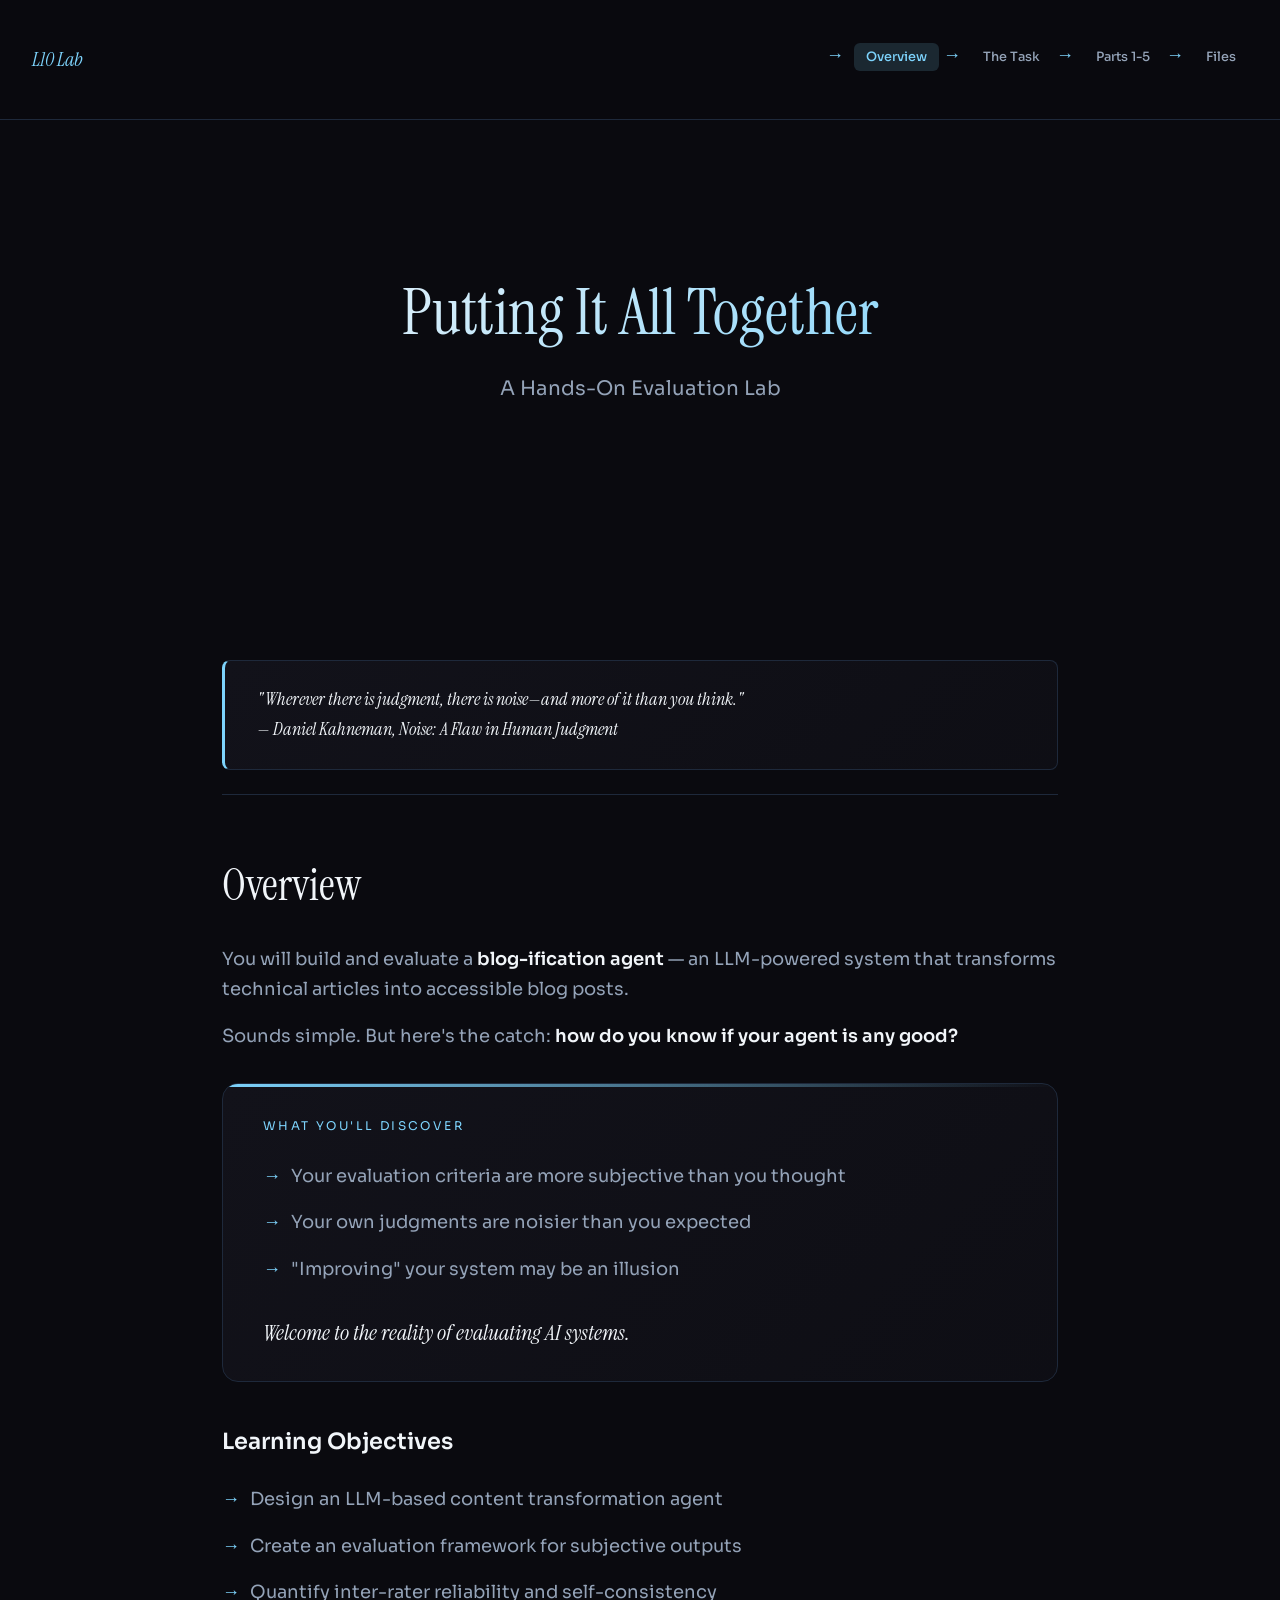
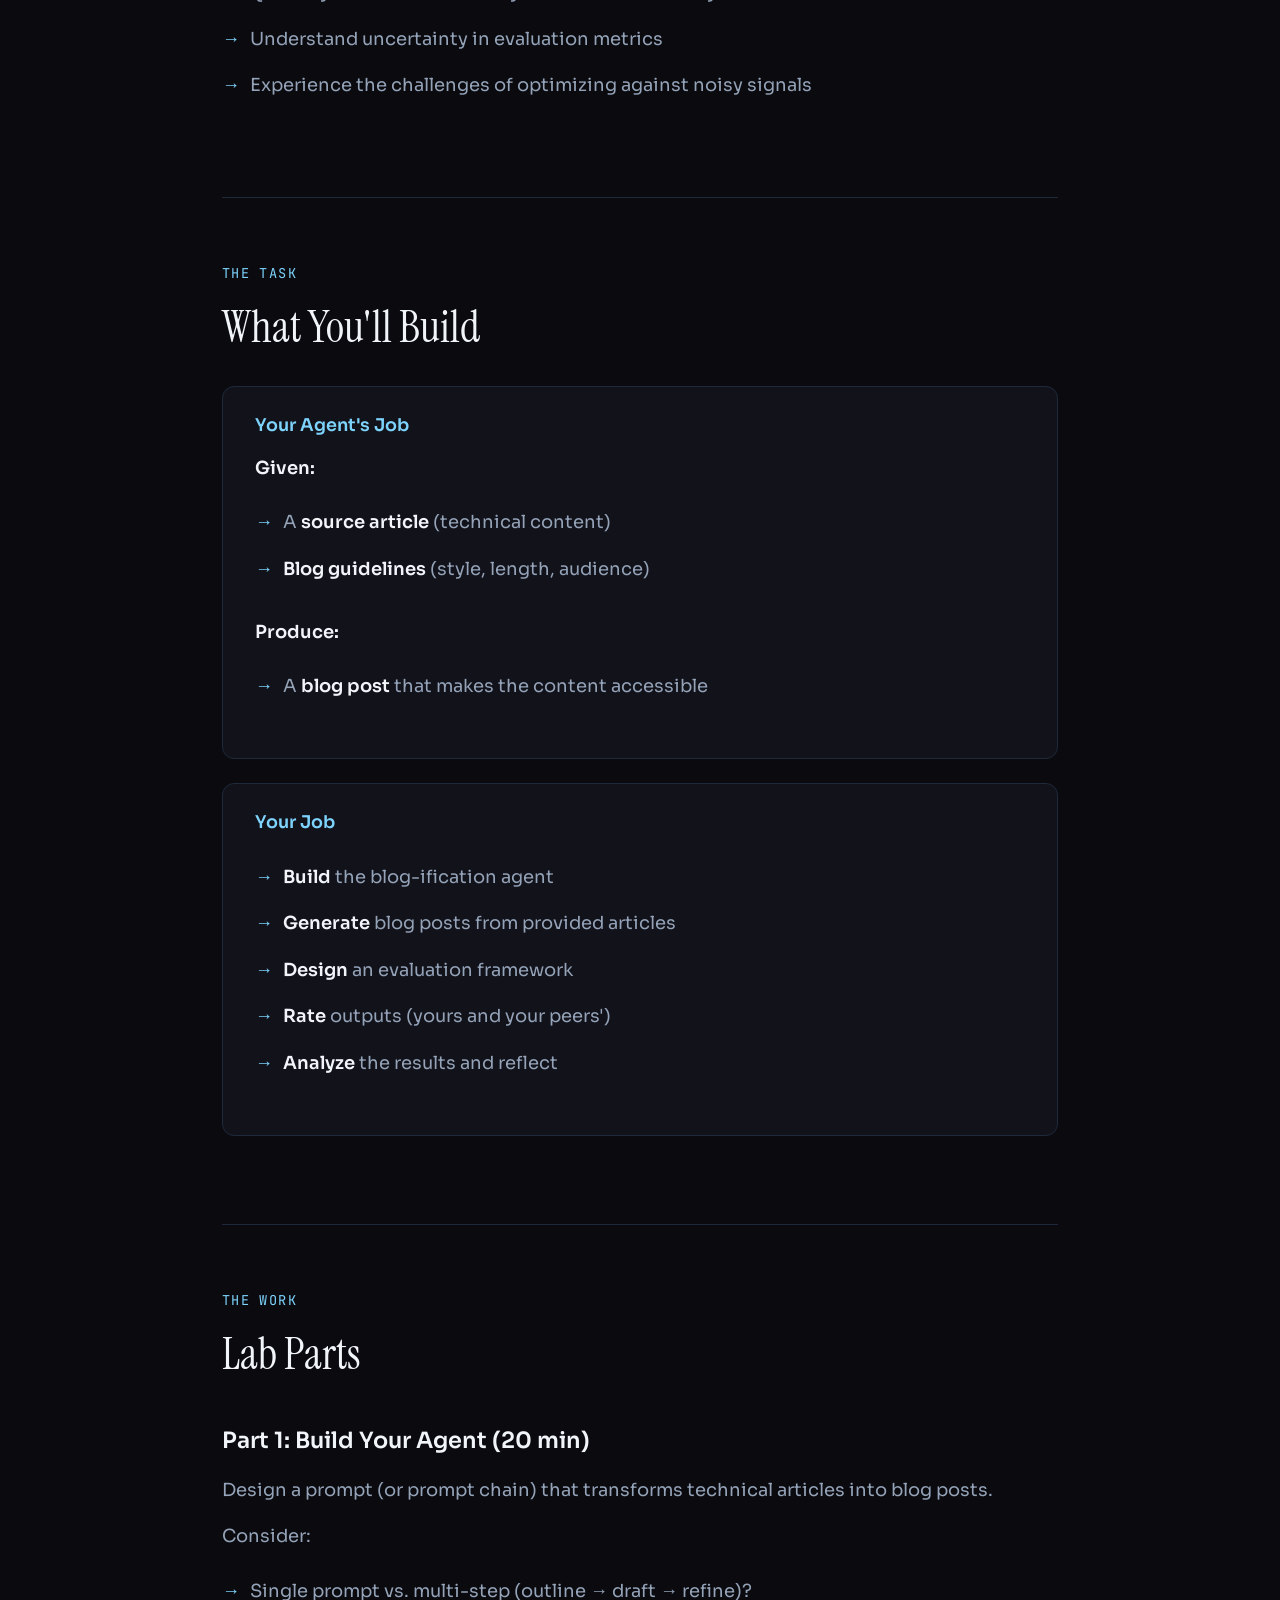
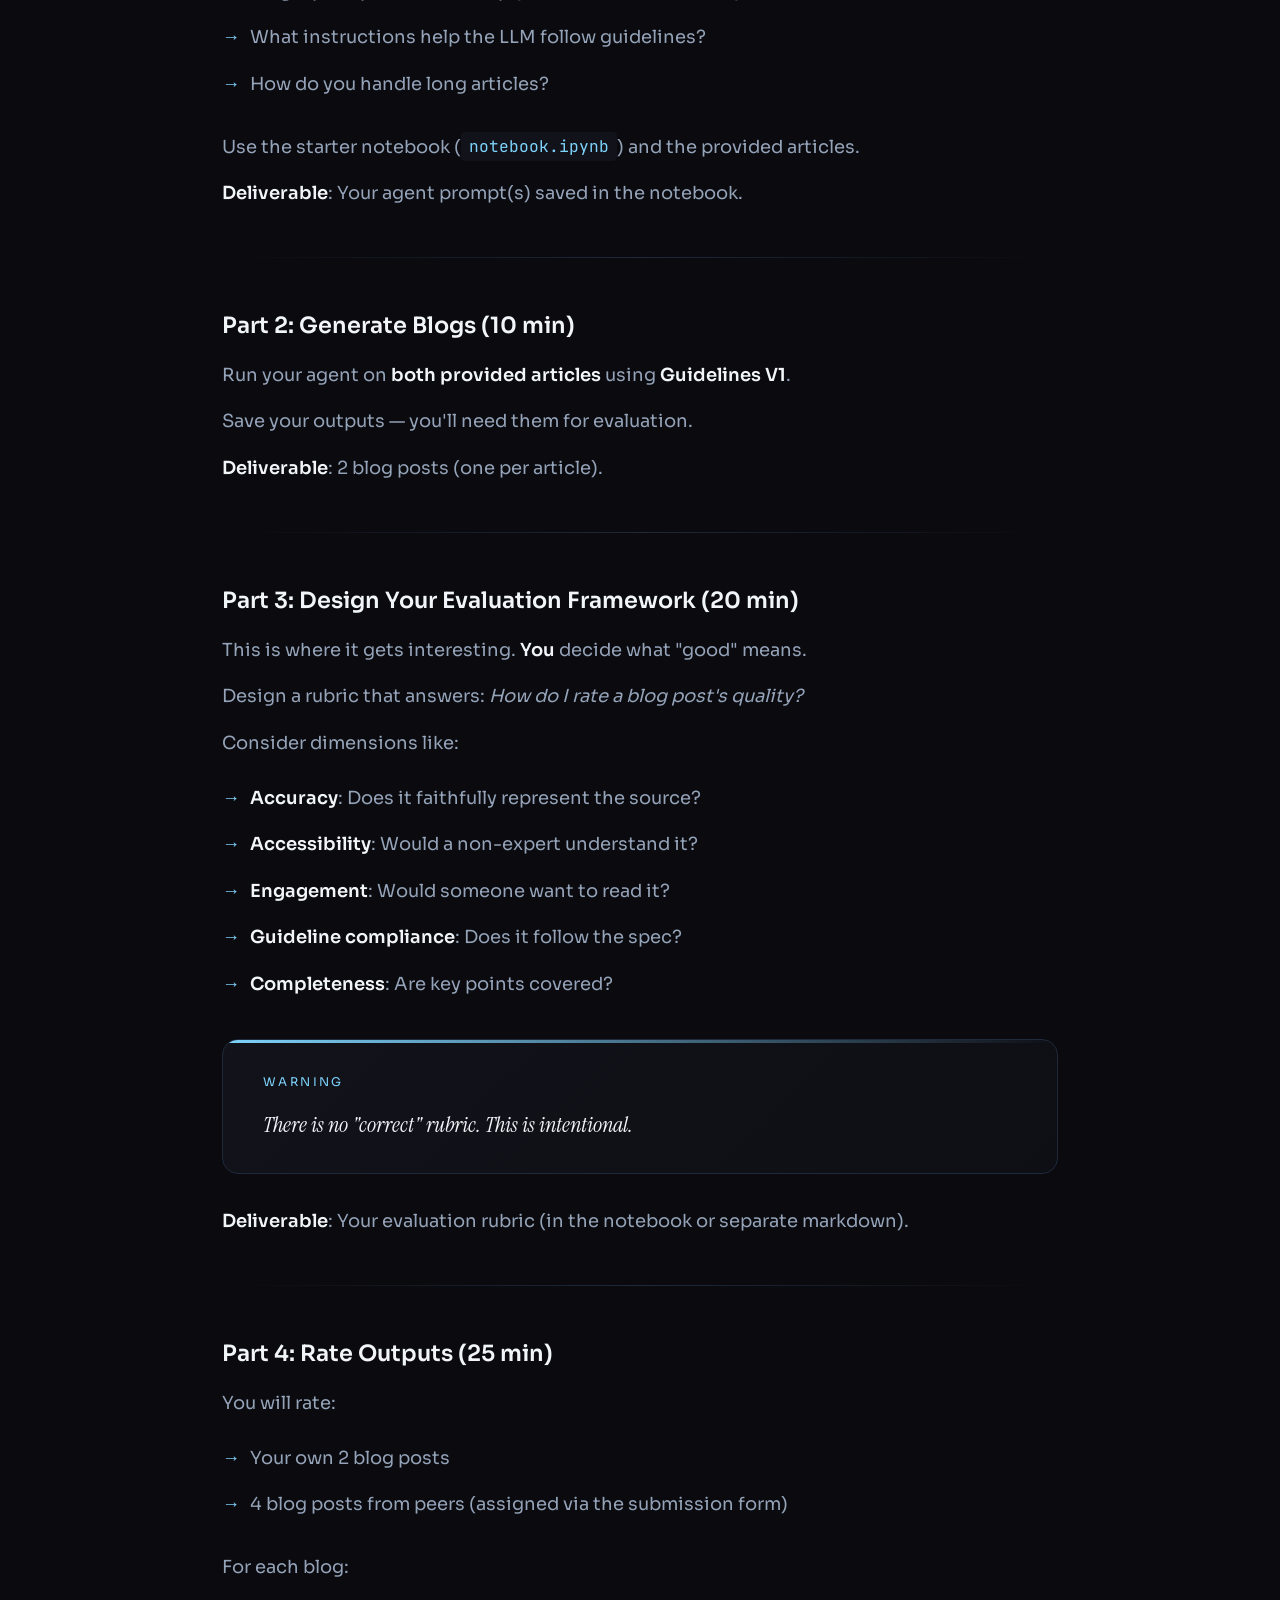
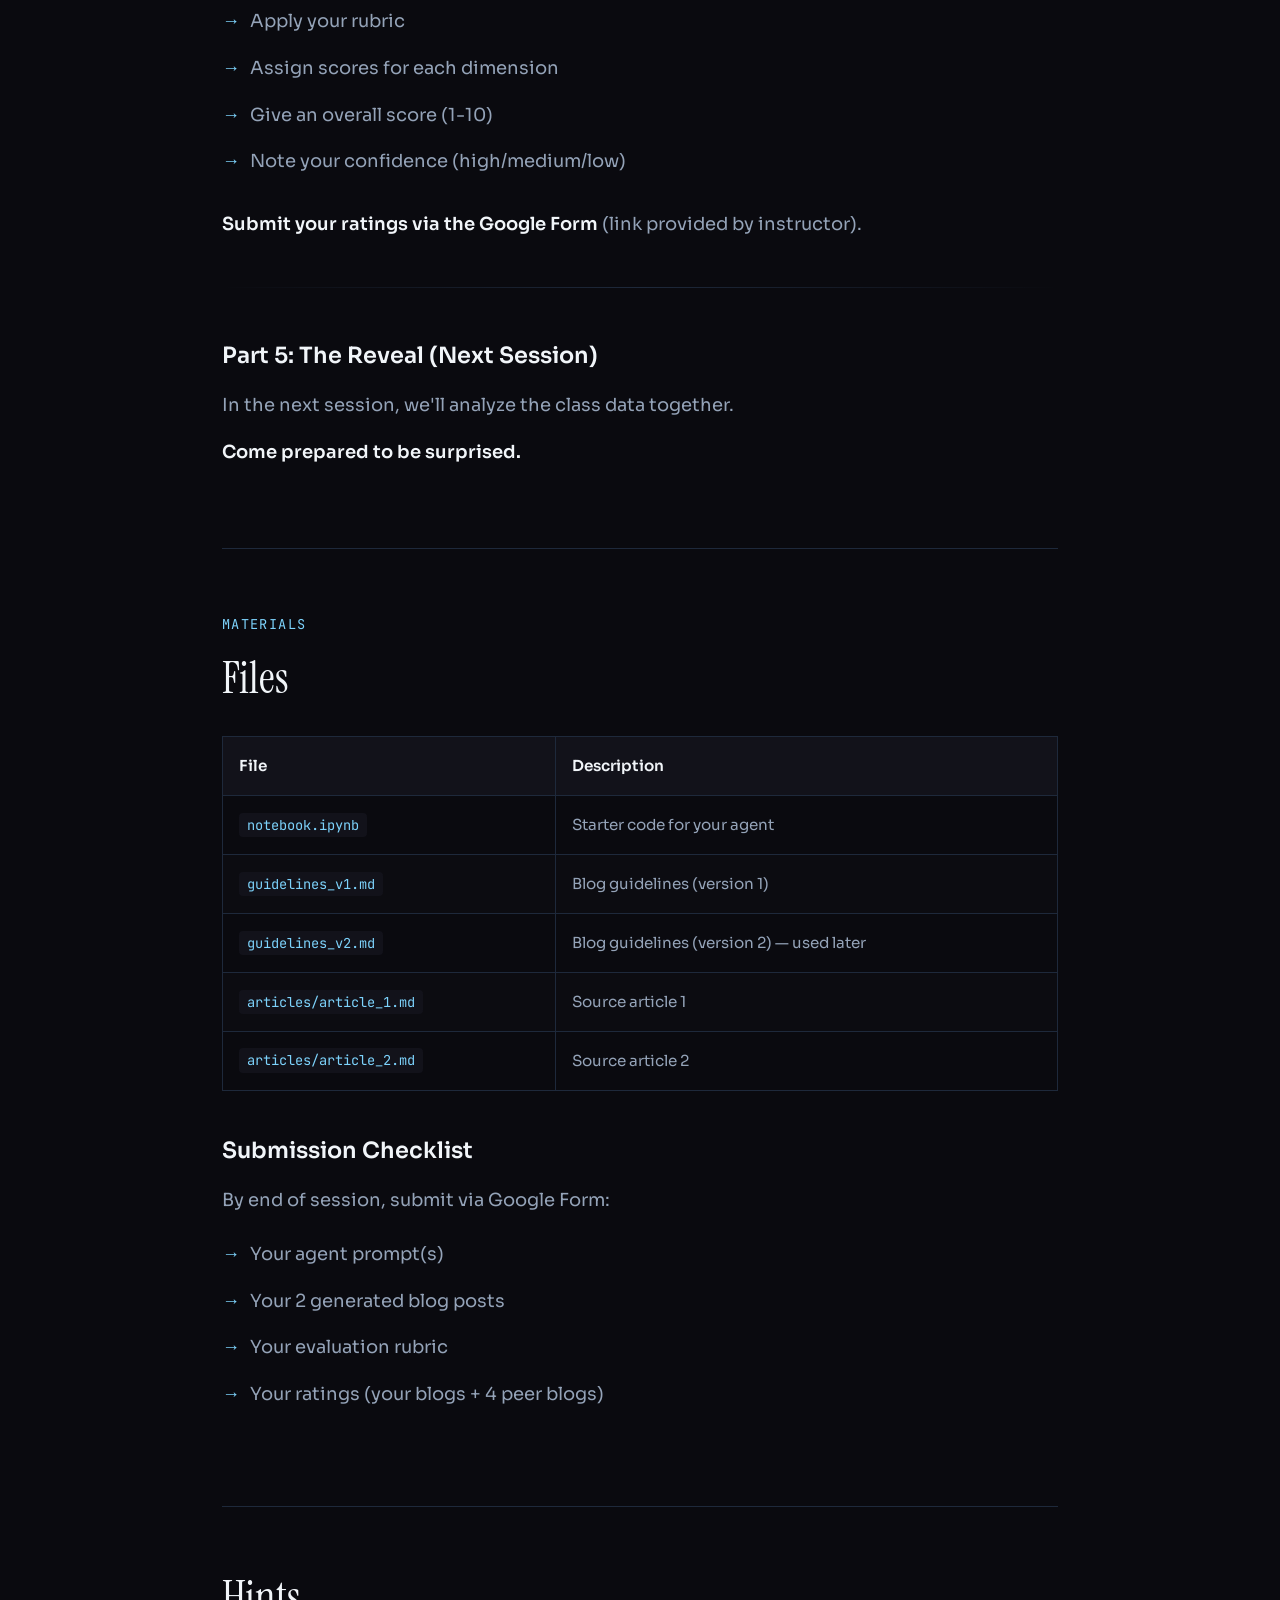
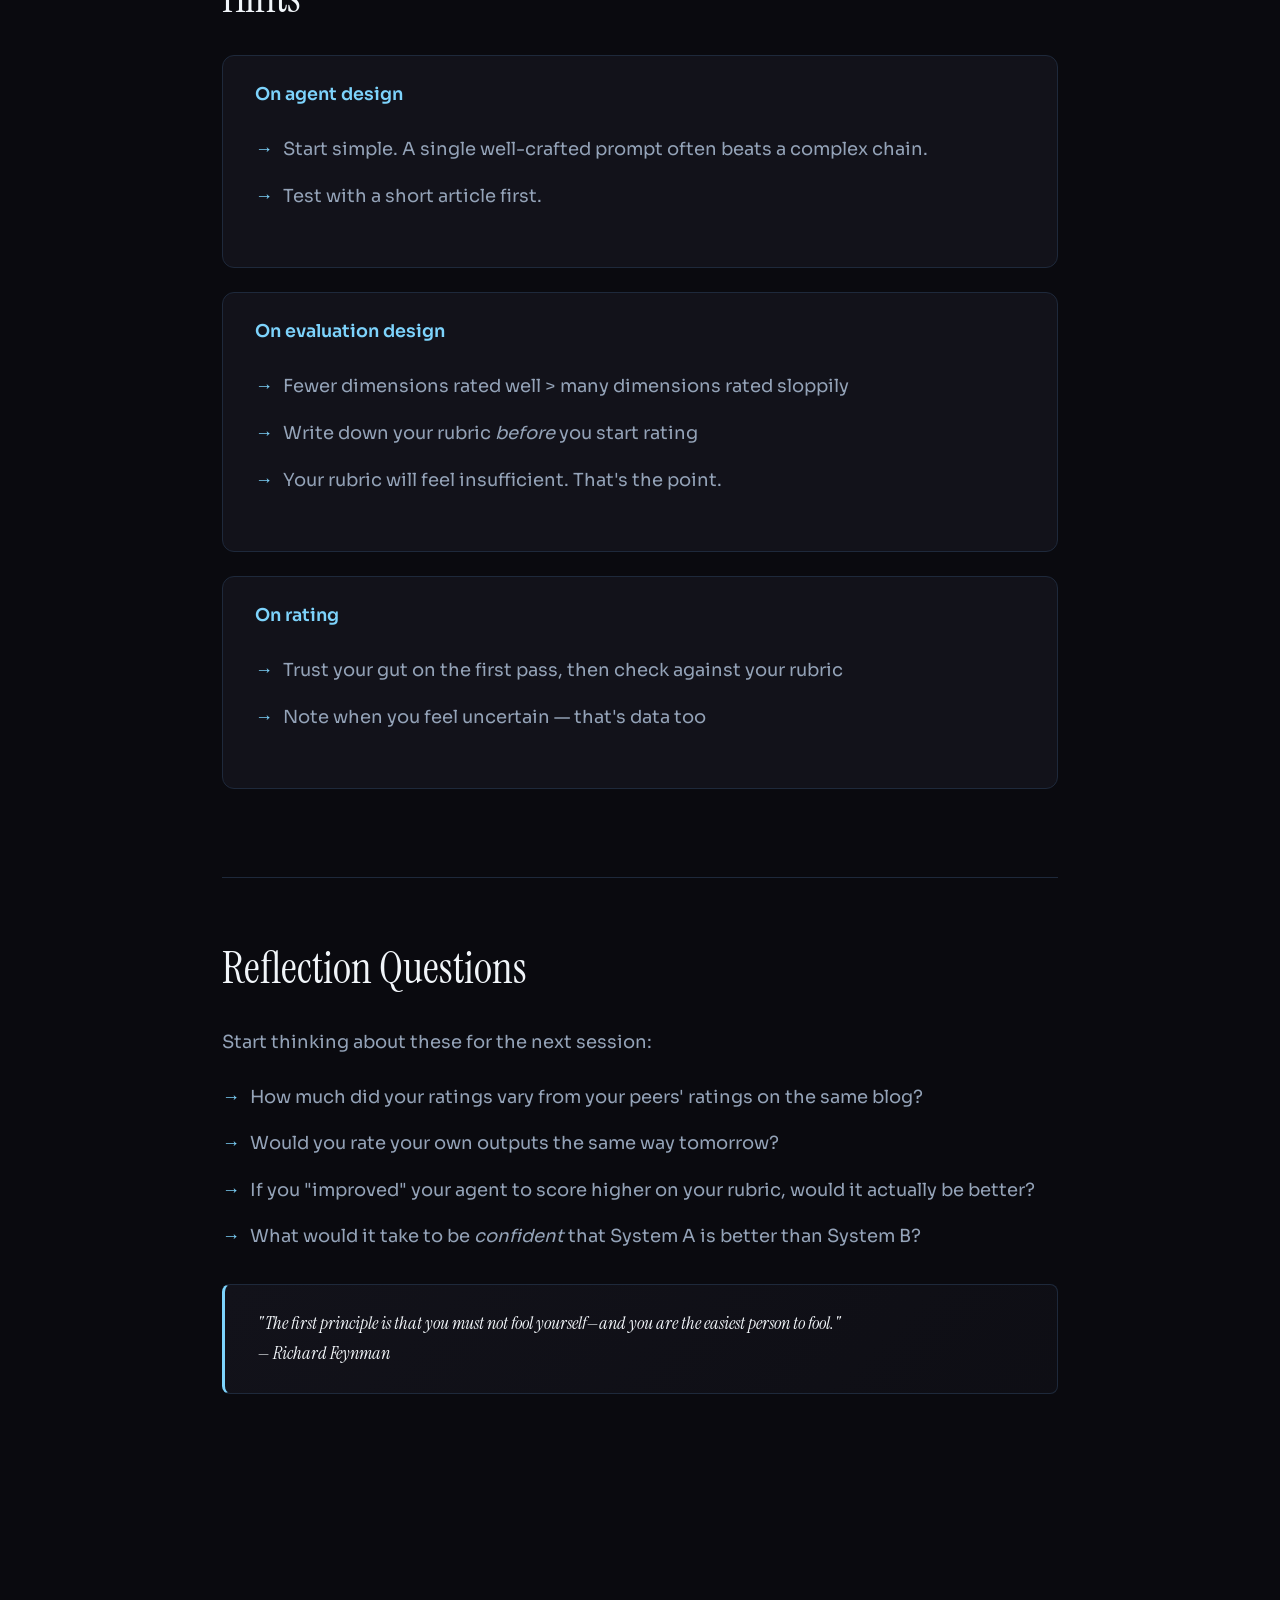
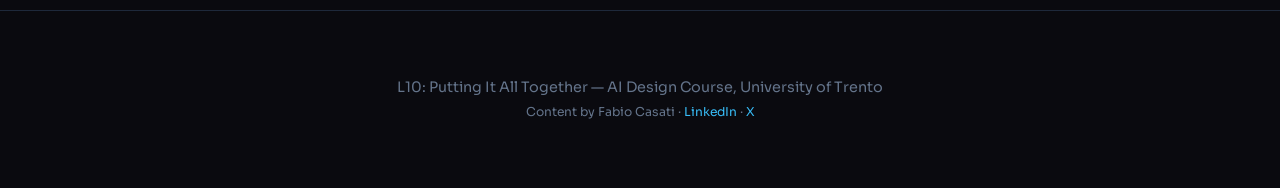
==== labs/10_lab_eval_session/index.html @ cdc3f1c1 "Initial commit: course website, labs, and project setup - Course website (HTML/CSS): homepage, sylla" ====
<!DOCTYPE html>
<!--
  Content by Fabio Casati
  https://www.linkedin.com/in/sphoebs/
  https://x.com/sphoebs
-->
<html lang="en">
<head>
    <meta charset="UTF-8">
    <meta name="viewport" content="width=device-width, initial-scale=1.0">
    <title>L10: Putting It All Together</title>
    <link rel="preconnect" href="https://fonts.googleapis.com">
    <link rel="preconnect" href="https://fonts.gstatic.com" crossorigin>
    <link href="https://fonts.googleapis.com/css2?family=Instrument+Serif:ital@0;1&family=JetBrains+Mono:wght@400;500&family=Sora:wght@300;400;500;600;700&display=swap" rel="stylesheet">
    <link rel="stylesheet" href="../../lecture-style.css">
</head>
<body>

<nav>
    <div class="logo">L10 Lab</div>
    <ul>
        <li><a href="#intro">Overview</a></li>
        <li><a href="#task">The Task</a></li>
        <li><a href="#parts">Parts 1-5</a></li>
        <li><a href="#files">Files</a></li>
    </ul>
</nav>

<main>

    <!-- TITLE -->
    <div class="title-section" id="intro">
        <h1>Putting It All Together</h1>
        <p class="subtitle">A Hands-On Evaluation Lab</p>
    </div>

    <blockquote>
        "Wherever there is judgment, there is noise—and more of it than you think."<br>
        — Daniel Kahneman, <em>Noise: A Flaw in Human Judgment</em>
    </blockquote>

    <!-- OVERVIEW -->
    <section id="overview">
        <h2>Overview</h2>

        <p>You will build and evaluate a <strong>blog-ification agent</strong> — an LLM-powered system that transforms technical articles into accessible blog posts.</p>

        <p>Sounds simple. But here's the catch: <strong>how do you know if your agent is any good?</strong></p>

        <div class="thesis-block">
            <div class="label">What You'll Discover</div>
            <ul>
                <li>Your evaluation criteria are more subjective than you thought</li>
                <li>Your own judgments are noisier than you expected</li>
                <li>"Improving" your system may be an illusion</li>
            </ul>
            <p>Welcome to the reality of evaluating AI systems.</p>
        </div>

        <h3>Learning Objectives</h3>
        <ul>
            <li>Design an LLM-based content transformation agent</li>
            <li>Create an evaluation framework for subjective outputs</li>
            <li>Quantify inter-rater reliability and self-consistency</li>
            <li>Understand uncertainty in evaluation metrics</li>
            <li>Experience the challenges of optimizing against noisy signals</li>
        </ul>
    </section>

    <!-- THE TASK -->
    <section id="task">
        <div class="section-number">THE TASK</div>
        <h2>What You'll Build</h2>

        <div class="content-card">
            <h4>Your Agent's Job</h4>
            <p><strong>Given:</strong></p>
            <ul>
                <li>A <strong>source article</strong> (technical content)</li>
                <li><strong>Blog guidelines</strong> (style, length, audience)</li>
            </ul>
            <p><strong>Produce:</strong></p>
            <ul>
                <li>A <strong>blog post</strong> that makes the content accessible</li>
            </ul>
        </div>

        <div class="content-card">
            <h4>Your Job</h4>
            <ol>
                <li><strong>Build</strong> the blog-ification agent</li>
                <li><strong>Generate</strong> blog posts from provided articles</li>
                <li><strong>Design</strong> an evaluation framework</li>
                <li><strong>Rate</strong> outputs (yours and your peers')</li>
                <li><strong>Analyze</strong> the results and reflect</li>
            </ol>
        </div>
    </section>

    <!-- PARTS -->
    <section id="parts">
        <div class="section-number">THE WORK</div>
        <h2>Lab Parts</h2>

        <h3>Part 1: Build Your Agent (20 min)</h3>
        <p>Design a prompt (or prompt chain) that transforms technical articles into blog posts.</p>
        <p>Consider:</p>
        <ul>
            <li>Single prompt vs. multi-step (outline → draft → refine)?</li>
            <li>What instructions help the LLM follow guidelines?</li>
            <li>How do you handle long articles?</li>
        </ul>
        <p>Use the starter notebook (<code>notebook.ipynb</code>) and the provided articles.</p>
        <p><strong>Deliverable</strong>: Your agent prompt(s) saved in the notebook.</p>

        <div class="divider"></div>

        <h3>Part 2: Generate Blogs (10 min)</h3>
        <p>Run your agent on <strong>both provided articles</strong> using <strong>Guidelines V1</strong>.</p>
        <p>Save your outputs — you'll need them for evaluation.</p>
        <p><strong>Deliverable</strong>: 2 blog posts (one per article).</p>

        <div class="divider"></div>

        <h3>Part 3: Design Your Evaluation Framework (20 min)</h3>
        <p>This is where it gets interesting. <strong>You</strong> decide what "good" means.</p>
        <p>Design a rubric that answers: <em>How do I rate a blog post's quality?</em></p>

        <p>Consider dimensions like:</p>
        <ul>
            <li><strong>Accuracy</strong>: Does it faithfully represent the source?</li>
            <li><strong>Accessibility</strong>: Would a non-expert understand it?</li>
            <li><strong>Engagement</strong>: Would someone want to read it?</li>
            <li><strong>Guideline compliance</strong>: Does it follow the spec?</li>
            <li><strong>Completeness</strong>: Are key points covered?</li>
        </ul>

        <div class="thesis-block">
            <div class="label">Warning</div>
            <p>There is no "correct" rubric. This is intentional.</p>
        </div>

        <p><strong>Deliverable</strong>: Your evaluation rubric (in the notebook or separate markdown).</p>

        <div class="divider"></div>

        <h3>Part 4: Rate Outputs (25 min)</h3>
        <p>You will rate:</p>
        <ul>
            <li>Your own 2 blog posts</li>
            <li>4 blog posts from peers (assigned via the submission form)</li>
        </ul>

        <p>For each blog:</p>
        <ol>
            <li>Apply your rubric</li>
            <li>Assign scores for each dimension</li>
            <li>Give an overall score (1-10)</li>
            <li>Note your confidence (high/medium/low)</li>
        </ol>

        <p><strong>Submit your ratings via the Google Form</strong> (link provided by instructor).</p>

        <div class="divider"></div>

        <h3>Part 5: The Reveal (Next Session)</h3>
        <p>In the next session, we'll analyze the class data together.</p>
        <p><strong>Come prepared to be surprised.</strong></p>
    </section>

    <!-- FILES -->
    <section id="files">
        <div class="section-number">MATERIALS</div>
        <h2>Files</h2>

        <table>
            <thead>
                <tr><th>File</th><th>Description</th></tr>
            </thead>
            <tbody>
                <tr><td><a href="notebook.ipynb"><code>notebook.ipynb</code></a></td><td>Starter code for your agent</td></tr>
                <tr><td><a href="guidelines_v1.md"><code>guidelines_v1.md</code></a></td><td>Blog guidelines (version 1)</td></tr>
                <tr><td><a href="guidelines_v2.md"><code>guidelines_v2.md</code></a></td><td>Blog guidelines (version 2) — used later</td></tr>
                <tr><td><a href="articles/article_1.md"><code>articles/article_1.md</code></a></td><td>Source article 1</td></tr>
                <tr><td><a href="articles/article_2.md"><code>articles/article_2.md</code></a></td><td>Source article 2</td></tr>
            </tbody>
        </table>

        <h3>Submission Checklist</h3>
        <p>By end of session, submit via Google Form:</p>
        <ul>
            <li>Your agent prompt(s)</li>
            <li>Your 2 generated blog posts</li>
            <li>Your evaluation rubric</li>
            <li>Your ratings (your blogs + 4 peer blogs)</li>
        </ul>
    </section>

    <!-- HINTS -->
    <section id="hints">
        <h2>Hints</h2>

        <div class="content-card">
            <h4>On agent design</h4>
            <ul>
                <li>Start simple. A single well-crafted prompt often beats a complex chain.</li>
                <li>Test with a short article first.</li>
            </ul>
        </div>

        <div class="content-card">
            <h4>On evaluation design</h4>
            <ul>
                <li>Fewer dimensions rated well > many dimensions rated sloppily</li>
                <li>Write down your rubric <em>before</em> you start rating</li>
                <li>Your rubric will feel insufficient. That's the point.</li>
            </ul>
        </div>

        <div class="content-card">
            <h4>On rating</h4>
            <ul>
                <li>Trust your gut on the first pass, then check against your rubric</li>
                <li>Note when you feel uncertain — that's data too</li>
            </ul>
        </div>
    </section>

    <!-- REFLECTION -->
    <section id="reflection">
        <h2>Reflection Questions</h2>
        <p>Start thinking about these for the next session:</p>
        <ol>
            <li>How much did your ratings vary from your peers' ratings on the same blog?</li>
            <li>Would you rate your own outputs the same way tomorrow?</li>
            <li>If you "improved" your agent to score higher on your rubric, would it actually be better?</li>
            <li>What would it take to be <em>confident</em> that System A is better than System B?</li>
        </ol>

        <blockquote>
            "The first principle is that you must not fool yourself—and you are the easiest person to fool."<br>
            — Richard Feynman
        </blockquote>
    </section>

</main>

<footer>
    L10: Putting It All Together — AI Design Course, University of Trento
    <br><span style="font-size: 0.85em;">Content by Fabio Casati · <a href="https://www.linkedin.com/in/sphoebs/">LinkedIn</a> · <a href="https://x.com/sphoebs">X</a></span>
</footer>

<script>
    // Highlight current section in nav
    const sections = document.querySelectorAll('section[id], .title-section');
    const navLinks = document.querySelectorAll('nav a');

    window.addEventListener('scroll', () => {
        let current = 'intro';
        sections.forEach(section => {
            const sectionTop = section.offsetTop;
            if (scrollY >= sectionTop - 200) {
                current = section.getAttribute('id') || 'intro';
            }
        });

        navLinks.forEach(link => {
            link.classList.remove('active');
            if (link.getAttribute('href') === '#' + current) {
                link.classList.add('active');
            }
        });
    });
</script>

</body>
</html>
---- lecture-style.css ----
:root {
    --bg-dark: #0a0a0f;
    --bg-card: #12121a;
    --accent: #7dd3fc;
    --accent-dim: #38bdf8;
    --accent-glow: rgba(125, 211, 252, 0.15);
    --text-primary: #f1f5f9;
    --text-secondary: #94a3b8;
    --text-muted: #64748b;
    --border: #1e293b;
    --success: #4ade80;
    --warning: #fbbf24;
    --danger: #f87171;
}

* {
    margin: 0;
    padding: 0;
    box-sizing: border-box;
}

html {
    scroll-behavior: smooth;
}

body {
    font-family: 'Sora', sans-serif;
    background: var(--bg-dark);
    color: var(--text-primary);
    line-height: 1.7;
    font-size: 18px;
}

/* Navigation */
nav {
    position: fixed;
    top: 0;
    left: 0;
    right: 0;
    z-index: 100;
    background: rgba(10, 10, 15, 0.85);
    backdrop-filter: blur(20px);
    border-bottom: 1px solid var(--border);
    padding: 1rem 2rem;
    display: flex;
    justify-content: space-between;
    align-items: center;
}

nav .logo {
    font-family: 'Instrument Serif', serif;
    font-size: 1.25rem;
    color: var(--accent);
    font-style: italic;
}

nav ul {
    display: flex;
    list-style: none;
    gap: 0.25rem;
    flex-wrap: wrap;
    justify-content: flex-end;
}

nav a {
    color: var(--text-secondary);
    text-decoration: none;
    padding: 0.4rem 0.75rem;
    border-radius: 6px;
    font-size: 0.8rem;
    font-weight: 500;
    transition: all 0.2s;
}

nav a:hover {
    color: var(--text-primary);
    background: var(--accent-glow);
}

nav a.active {
    color: var(--accent);
    background: var(--accent-glow);
}

/* Main content */
main {
    max-width: 900px;
    margin: 0 auto;
    padding: 6rem 2rem 4rem;
}

/* Title */
.title-section {
    text-align: center;
    padding: 4rem 0 6rem;
    min-height: 60vh;
    display: flex;
    flex-direction: column;
    justify-content: center;
}

.title-section h1 {
    font-family: 'Instrument Serif', serif;
    font-size: clamp(2.5rem, 6vw, 4rem);
    font-weight: 400;
    line-height: 1.1;
    margin-bottom: 1.5rem;
    background: linear-gradient(135deg, var(--text-primary) 0%, var(--accent) 100%);
    -webkit-background-clip: text;
    -webkit-text-fill-color: transparent;
    background-clip: text;
}

.title-section .subtitle {
    font-size: 1.25rem;
    color: var(--text-secondary);
}

/* Sections */
section {
    padding: 4rem 0;
    border-top: 1px solid var(--border);
}

.section-number {
    font-family: 'JetBrains Mono', monospace;
    font-size: 0.85rem;
    color: var(--accent);
    margin-bottom: 1rem;
    letter-spacing: 0.1em;
}

h2 {
    font-family: 'Instrument Serif', serif;
    font-size: clamp(2rem, 4vw, 2.75rem);
    font-weight: 400;
    line-height: 1.2;
    margin-bottom: 2rem;
}

h3 {
    font-size: 1.4rem;
    font-weight: 600;
    margin: 2.5rem 0 1rem;
    color: var(--text-primary);
}

h4 {
    font-size: 1.1rem;
    font-weight: 600;
    margin: 1.5rem 0 0.75rem;
    color: var(--accent);
}

p {
    color: var(--text-secondary);
    margin-bottom: 1rem;
}

strong {
    color: var(--text-primary);
    font-weight: 600;
}

/* Lists */
ul, ol {
    margin: 1rem 0 1.5rem;
    padding-left: 0;
    list-style: none;
}

li {
    padding: 0.5rem 0 0.5rem 1.75rem;
    position: relative;
    color: var(--text-secondary);
}

li::before {
    content: '→';
    position: absolute;
    left: 0;
    color: var(--accent);
    font-weight: 600;
}

li strong {
    color: var(--text-primary);
}

/* Links */
a {
    color: var(--accent-dim);
    text-decoration: none;
    transition: color 0.2s;
}

a:hover {
    color: var(--accent);
    text-decoration: underline;
}

/* Blockquote */
blockquote {
    background: linear-gradient(135deg, var(--bg-card) 0%, rgba(18, 18, 26, 0.5) 100%);
    border: 1px solid var(--border);
    border-left: 3px solid var(--accent);
    border-radius: 8px;
    padding: 1.5rem 2rem;
    margin: 1.5rem 0;
    font-family: 'Instrument Serif', serif;
    font-size: 1.1rem;
    font-style: italic;
    color: var(--text-primary);
}

/* Thesis block */
.thesis-block {
    background: linear-gradient(135deg, var(--bg-card) 0%, rgba(18, 18, 26, 0.5) 100%);
    border: 1px solid var(--border);
    border-radius: 16px;
    padding: 2rem 2.5rem;
    margin: 2rem 0;
    position: relative;
    overflow: hidden;
}

.thesis-block::before {
    content: '';
    position: absolute;
    top: 0;
    left: 0;
    right: 0;
    height: 3px;
    background: linear-gradient(90deg, var(--accent), transparent);
}

.thesis-block .label {
    font-size: 0.75rem;
    text-transform: uppercase;
    letter-spacing: 0.2em;
    color: var(--accent);
    margin-bottom: 1rem;
}

.thesis-block p {
    font-family: 'Instrument Serif', serif;
    font-size: 1.35rem;
    font-style: italic;
    line-height: 1.5;
    color: var(--text-primary);
    margin: 0;
}

.thesis-block strong {
    color: var(--accent);
    font-style: normal;
}

/* Content card */
.content-card {
    background: var(--bg-card);
    border: 1px solid var(--border);
    border-radius: 12px;
    padding: 1.5rem 2rem;
    margin: 1.5rem 0;
}

.content-card h4 {
    margin-top: 0;
}

/* Code */
code {
    font-family: 'JetBrains Mono', monospace;
    background: var(--bg-card);
    padding: 0.2rem 0.5rem;
    border-radius: 4px;
    font-size: 0.9em;
    color: var(--accent);
}

pre {
    background: var(--bg-card);
    border: 1px solid var(--border);
    border-radius: 12px;
    padding: 1.5rem;
    overflow-x: auto;
    margin: 1.5rem 0;
}

pre code {
    background: none;
    padding: 0;
    font-size: 0.85rem;
    line-height: 1.6;
    color: var(--text-primary);
}

/* Tables */
table {
    width: 100%;
    border-collapse: collapse;
    margin: 1.5rem 0;
    font-size: 0.95rem;
}

th, td {
    padding: 1rem;
    text-align: left;
    border: 1px solid var(--border);
}

th {
    background: var(--bg-card);
    color: var(--text-primary);
    font-weight: 600;
}

td {
    color: var(--text-secondary);
}

tr:nth-child(even) td {
    background: rgba(18, 18, 26, 0.3);
}

/* Images */
.image-container {
    margin: 2rem 0;
    text-align: center;
}

.image-container img {
    max-width: 100%;
    border-radius: 12px;
    border: 1px solid var(--border);
}

.image-container .caption {
    font-size: 0.9rem;
    color: var(--text-muted);
    margin-top: 0.75rem;
    font-style: italic;
}

/* ASCII diagram */
.ascii-diagram {
    font-family: 'JetBrains Mono', monospace;
    font-size: 0.8rem;
    background: var(--bg-card);
    border: 1px solid var(--border);
    border-radius: 12px;
    padding: 1.5rem;
    overflow-x: auto;
    margin: 1.5rem 0;
    white-space: pre;
    color: var(--accent);
}

/* Divider */
.divider {
    height: 1px;
    background: linear-gradient(90deg, transparent, var(--border), transparent);
    margin: 3rem 0;
}

/* Footer */
footer {
    text-align: center;
    padding: 4rem 2rem;
    color: var(--text-muted);
    font-size: 0.9rem;
    border-top: 1px solid var(--border);
    margin-top: 4rem;
}

/* Responsive */
@media (max-width: 768px) {
    nav {
        padding: 0.75rem 1rem;
        flex-direction: column;
        gap: 0.5rem;
    }

    nav ul {
        justify-content: center;
    }

    main {
        padding: 5rem 1.25rem 2rem;
    }

    .thesis-block {
        padding: 1.5rem;
    }

    pre {
        padding: 1rem;
    }
}

/* Scroll margin for anchors */
[id] {
    scroll-margin-top: 80px;
}
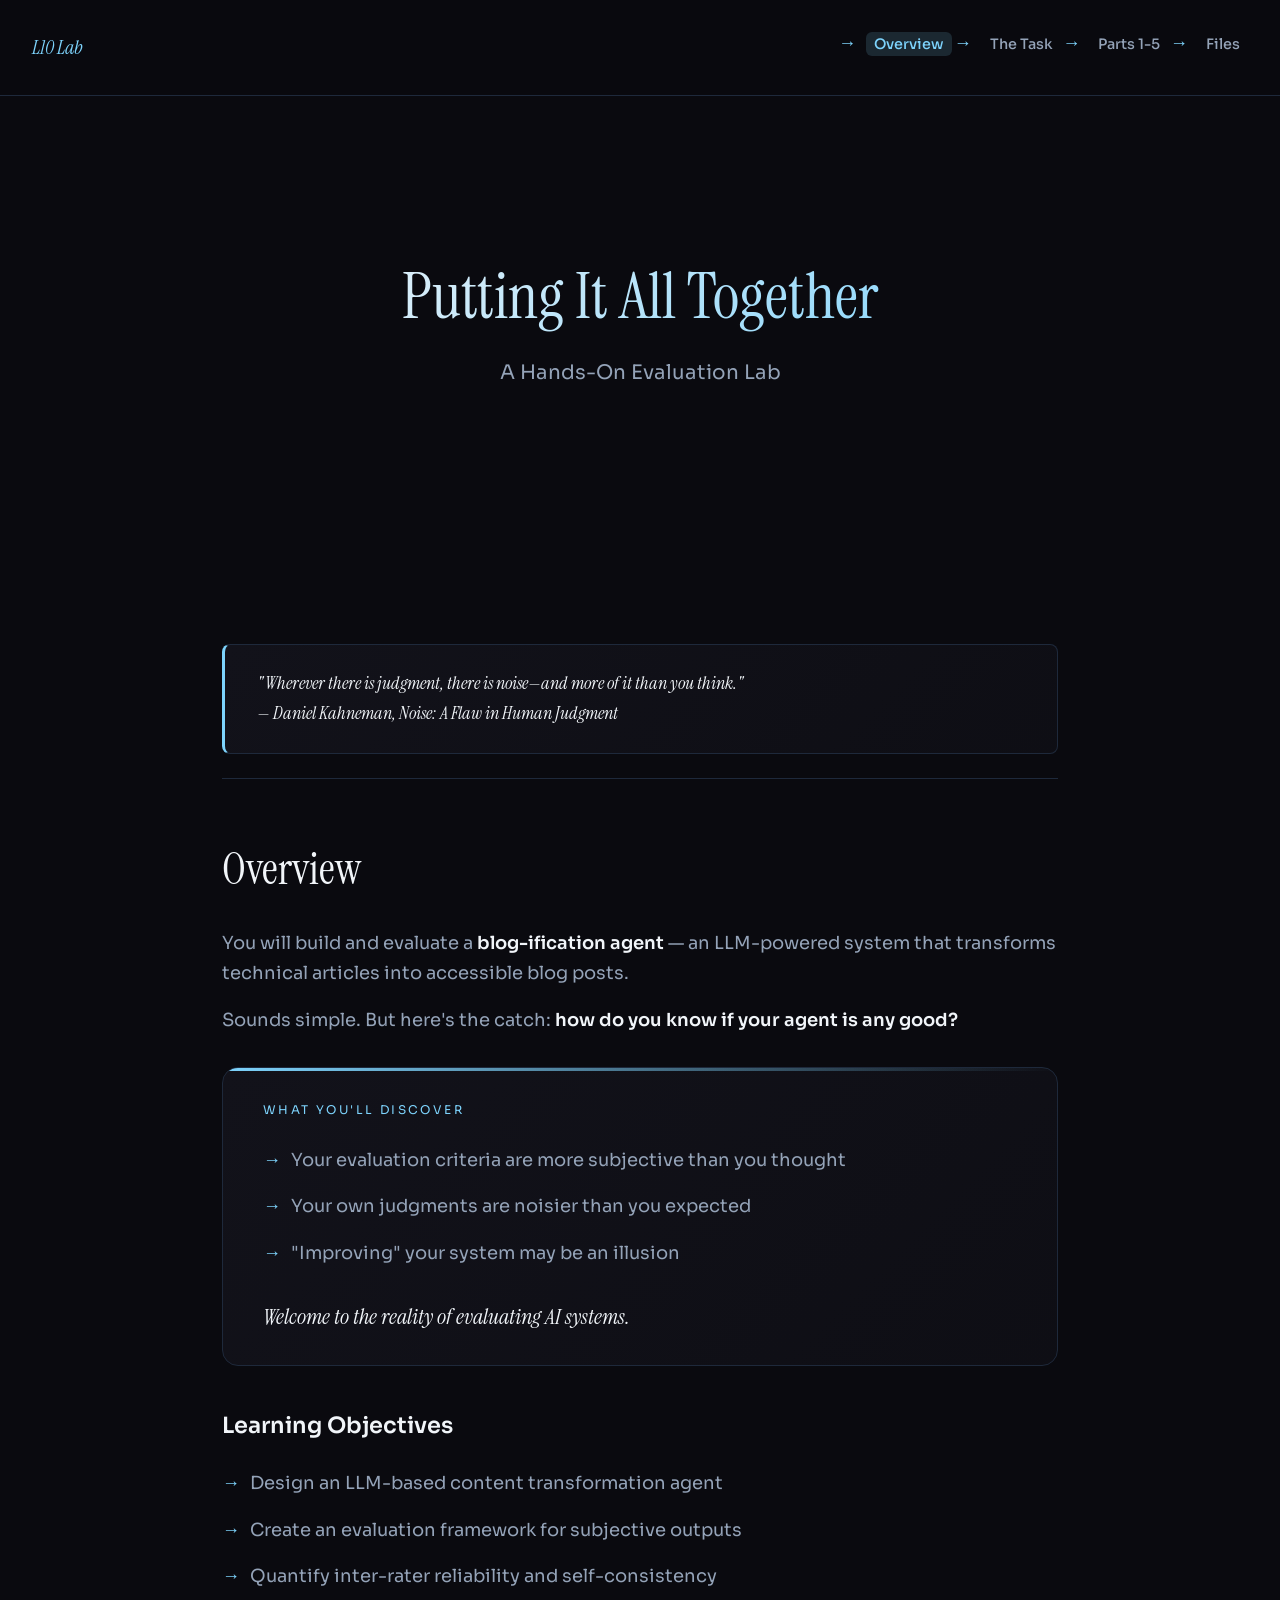
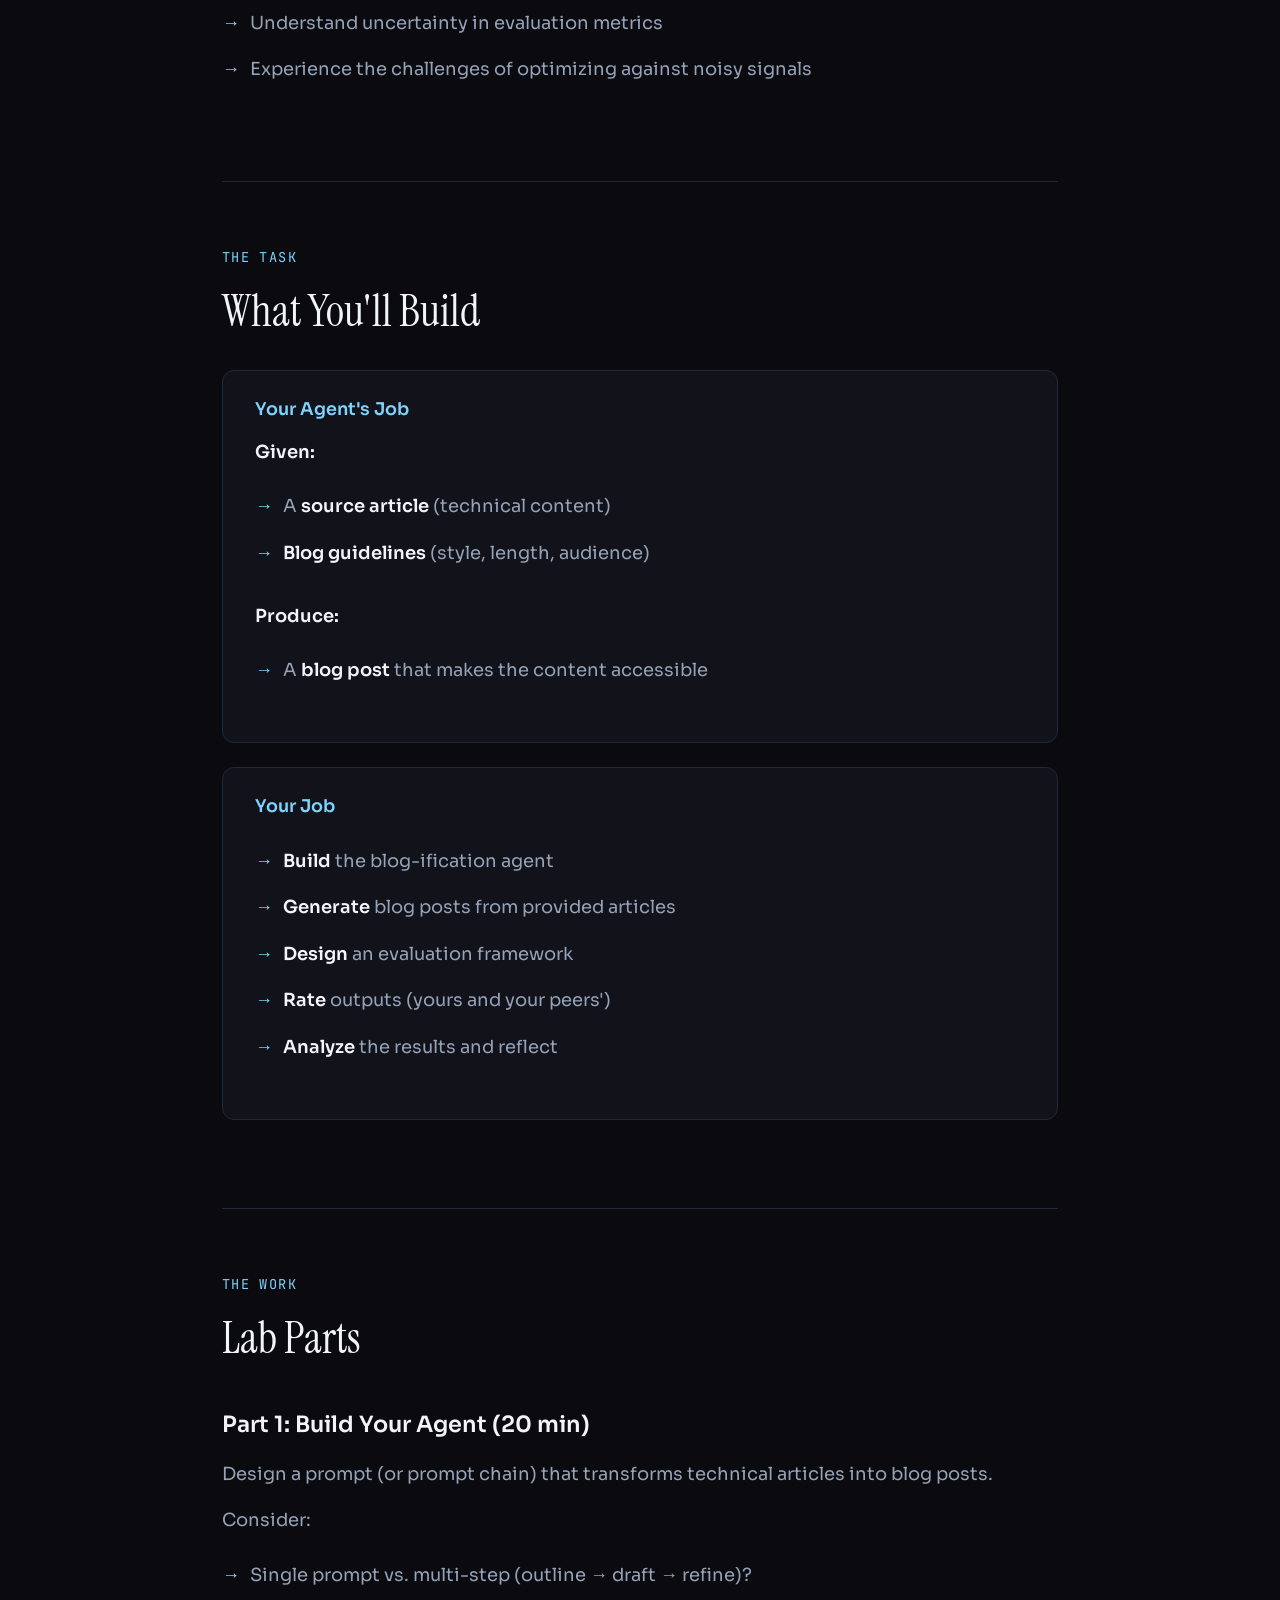
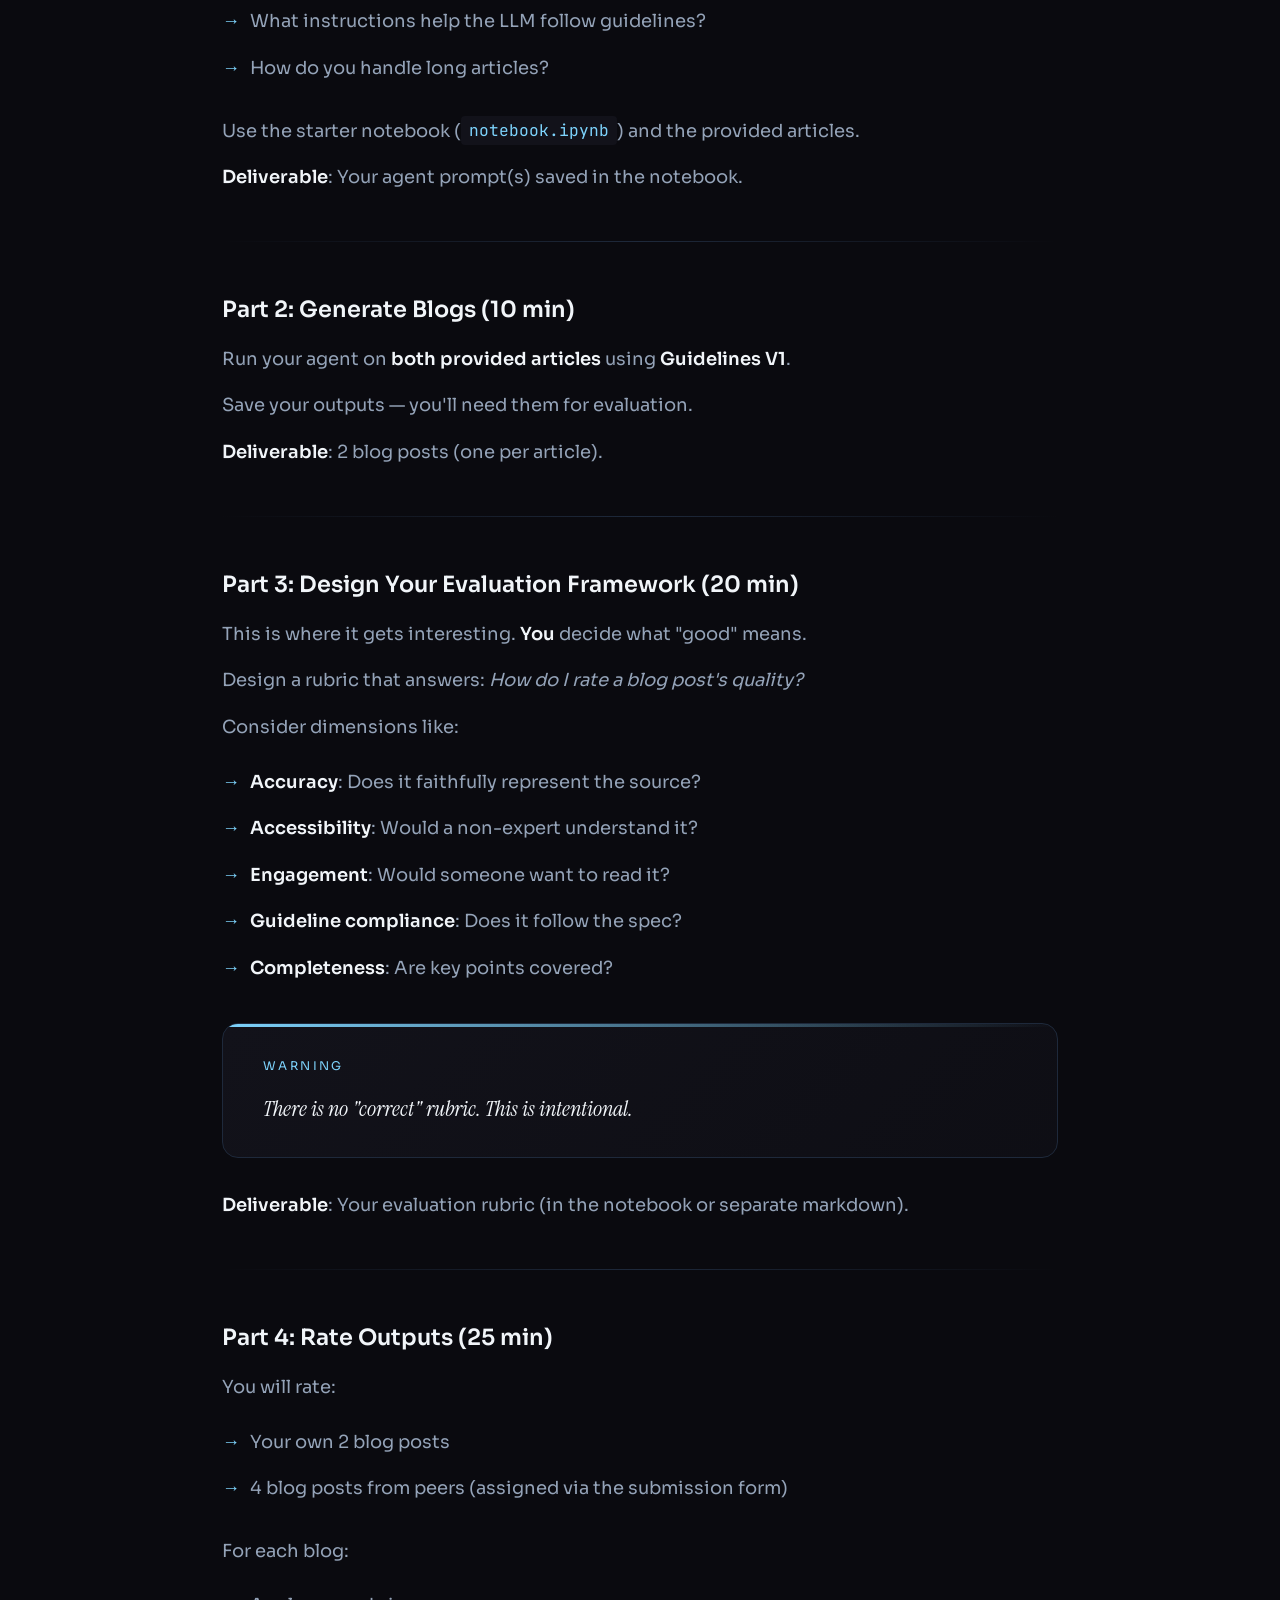
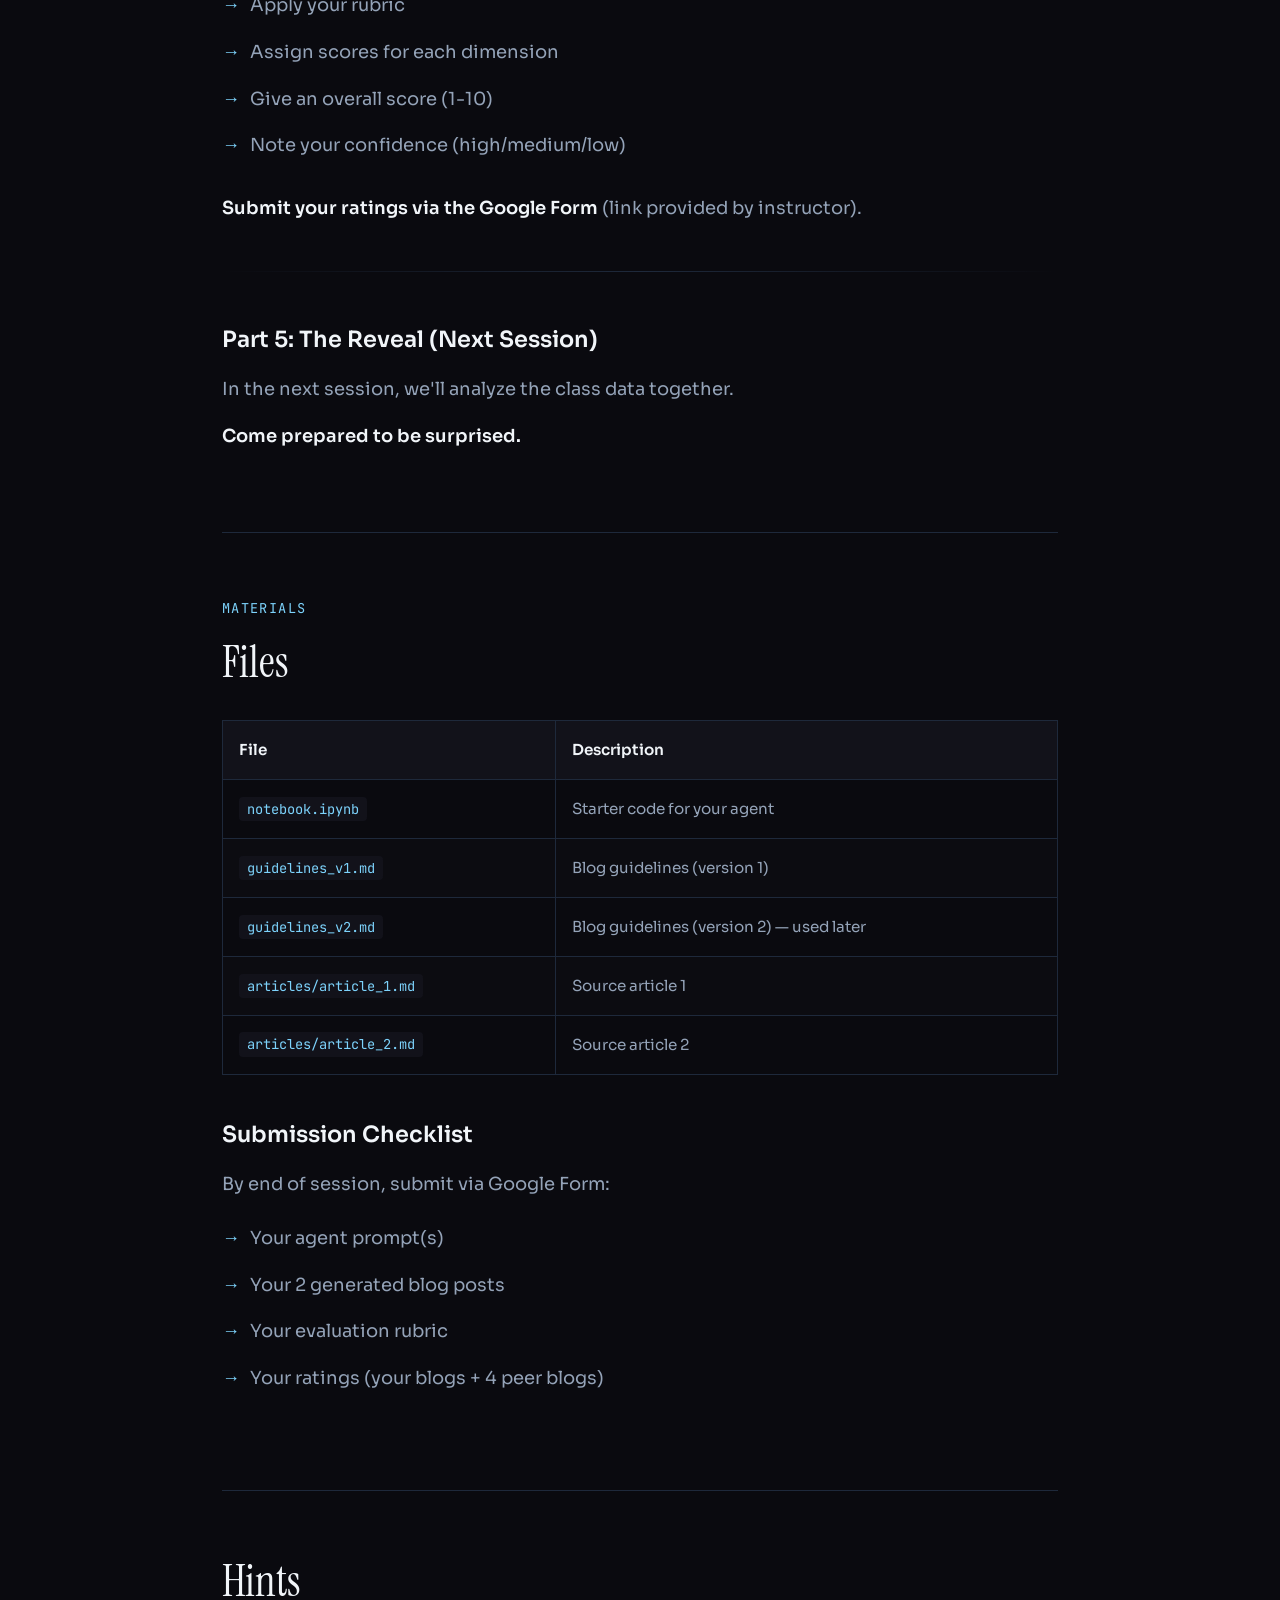
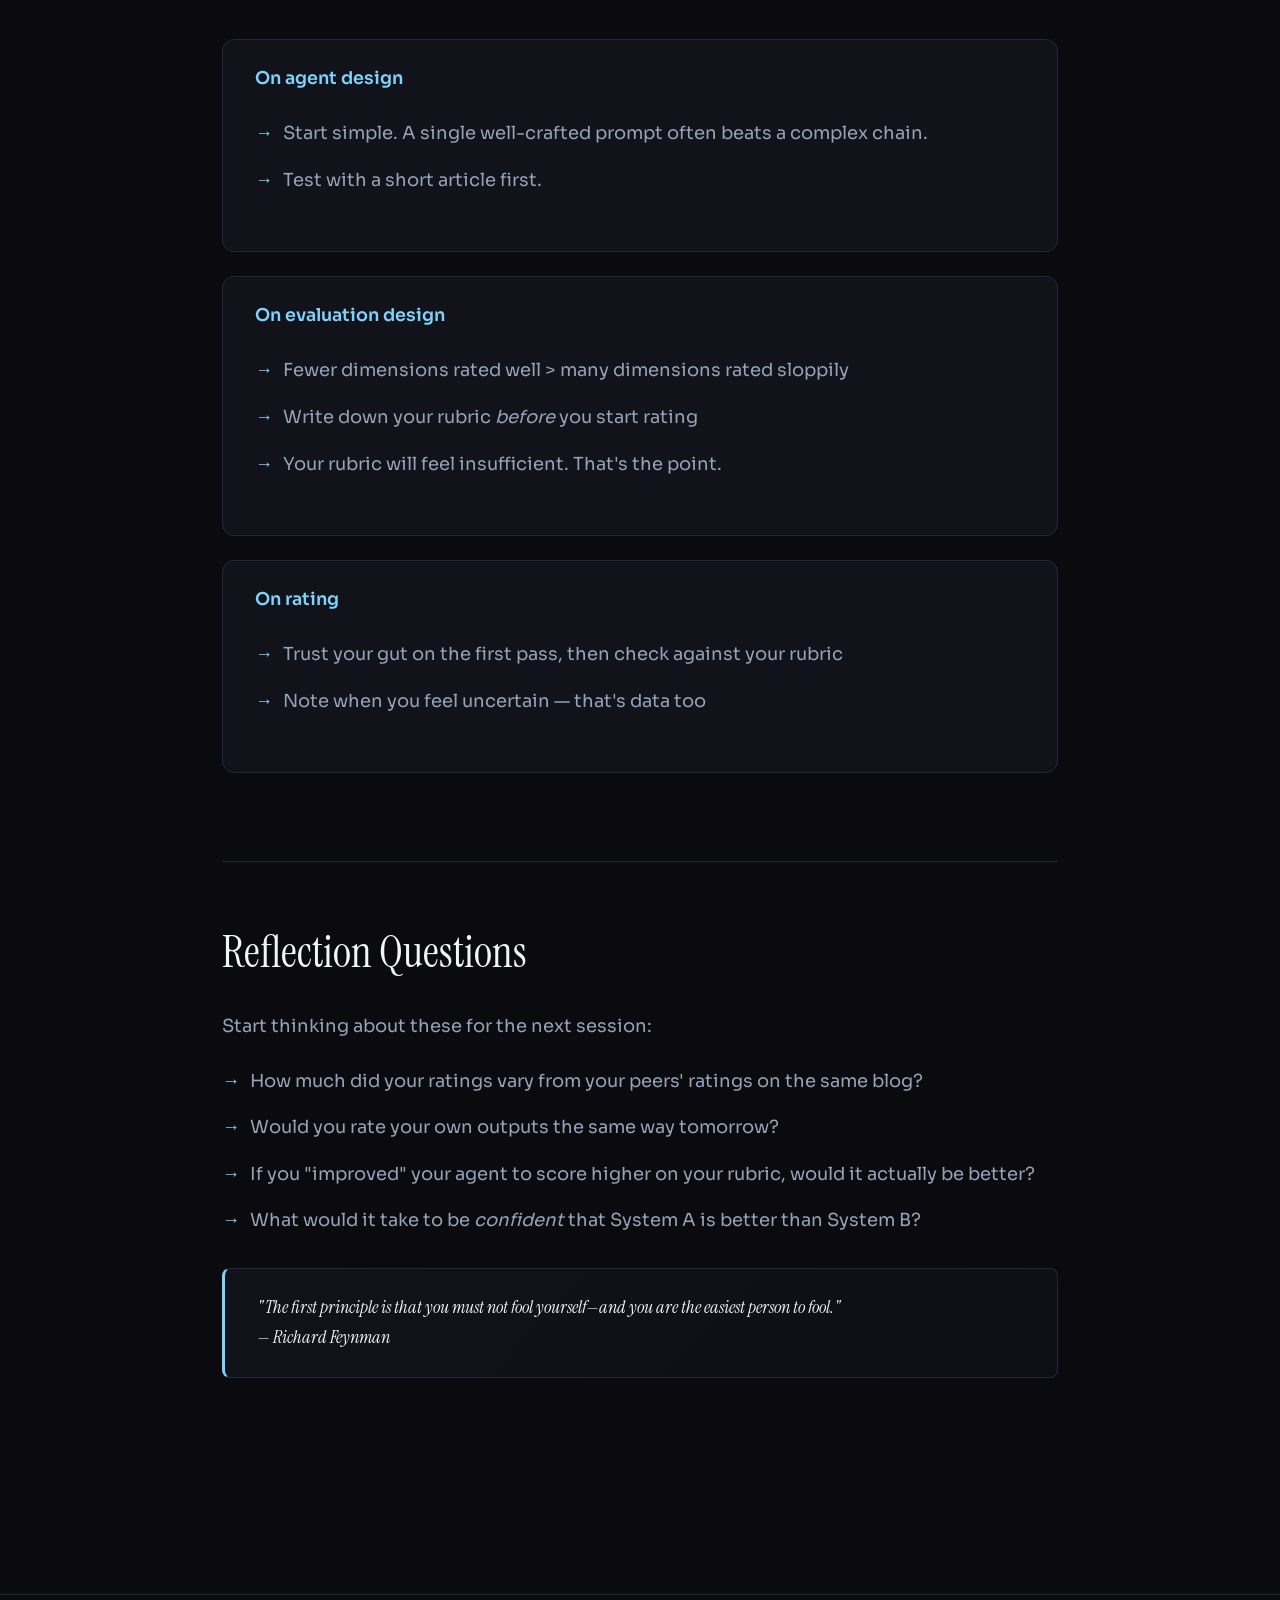
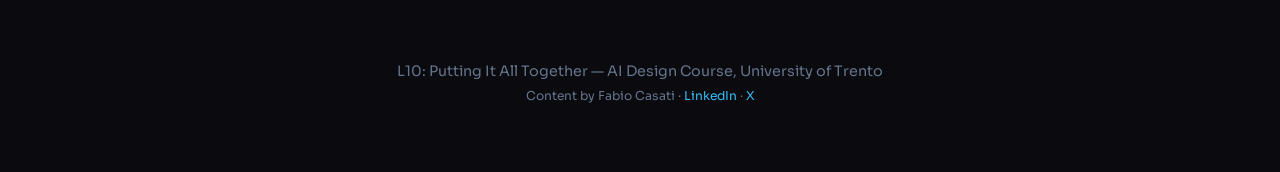
==== commit 9ece4d24: "Add Ollama homework, reorganize project page, clean up site - Add homework section to lesson 1: inst" ====
--- a/labs/10_lab_eval_session/index.html
+++ b/labs/10_lab_eval_session/index.html
@@ -12,7 +12,7 @@
     <link rel="preconnect" href="https://fonts.googleapis.com">
     <link rel="preconnect" href="https://fonts.gstatic.com" crossorigin>
     <link href="https://fonts.googleapis.com/css2?family=Instrument+Serif:ital@0;1&family=JetBrains+Mono:wght@400;500&family=Sora:wght@300;400;500;600;700&display=swap" rel="stylesheet">
-    <link rel="stylesheet" href="../../lecture-style.css">
+    <link rel="stylesheet" href="../lecture-style.css">
 </head>
 <body>
 
--- a/labs/lecture-style.css
+++ b/labs/lecture-style.css
@@ -0,0 +1,407 @@
+:root {
+    --bg-dark: #0a0a0f;
+    --bg-card: #12121a;
+    --accent: #7dd3fc;
+    --accent-dim: #38bdf8;
+    --accent-glow: rgba(125, 211, 252, 0.15);
+    --text-primary: #f1f5f9;
+    --text-secondary: #94a3b8;
+    --text-muted: #64748b;
+    --border: #1e293b;
+    --success: #4ade80;
+    --warning: #fbbf24;
+    --danger: #f87171;
+}
+
+* {
+    margin: 0;
+    padding: 0;
+    box-sizing: border-box;
+}
+
+html {
+    scroll-behavior: smooth;
+}
+
+body {
+    font-family: 'Sora', sans-serif;
+    background: var(--bg-dark);
+    color: var(--text-primary);
+    line-height: 1.7;
+    font-size: 18px;
+}
+
+/* Navigation */
+nav {
+    position: fixed;
+    top: 0;
+    left: 0;
+    right: 0;
+    z-index: 100;
+    background: rgba(10, 10, 15, 0.85);
+    backdrop-filter: blur(20px);
+    border-bottom: 1px solid var(--border);
+    padding: 0.25rem 2rem;
+    display: flex;
+    justify-content: space-between;
+    align-items: center;
+}
+
+nav .logo {
+    font-family: 'Instrument Serif', serif;
+    font-size: 1.25rem;
+    color: var(--accent);
+    font-style: italic;
+    white-space: nowrap;
+}
+
+nav ul {
+    display: flex;
+    list-style: none;
+    gap: 0.1rem;
+    flex-wrap: nowrap;
+    justify-content: flex-end;
+}
+
+nav a {
+    color: var(--text-secondary);
+    text-decoration: none;
+    padding: 0.2rem 0.5rem;
+    border-radius: 6px;
+    font-size: 0.9rem;
+    font-weight: 500;
+    transition: all 0.2s;
+    white-space: nowrap;
+}
+
+nav a:hover {
+    color: var(--text-primary);
+    background: var(--accent-glow);
+}
+
+nav a.active {
+    color: var(--accent);
+    background: var(--accent-glow);
+}
+
+/* Main content */
+main {
+    max-width: 900px;
+    margin: 0 auto;
+    padding: 5rem 2rem 4rem;
+}
+
+/* Title */
+.title-section {
+    text-align: center;
+    padding: 4rem 0 6rem;
+    min-height: 60vh;
+    display: flex;
+    flex-direction: column;
+    justify-content: center;
+}
+
+.title-section h1 {
+    font-family: 'Instrument Serif', serif;
+    font-size: clamp(2.5rem, 6vw, 4rem);
+    font-weight: 400;
+    line-height: 1.1;
+    margin-bottom: 1.5rem;
+    background: linear-gradient(135deg, var(--text-primary) 0%, var(--accent) 100%);
+    -webkit-background-clip: text;
+    -webkit-text-fill-color: transparent;
+    background-clip: text;
+}
+
+.title-section .subtitle {
+    font-size: 1.25rem;
+    color: var(--text-secondary);
+}
+
+/* Sections */
+section {
+    padding: 4rem 0;
+    border-top: 1px solid var(--border);
+}
+
+.section-number {
+    font-family: 'JetBrains Mono', monospace;
+    font-size: 0.85rem;
+    color: var(--accent);
+    margin-bottom: 1rem;
+    letter-spacing: 0.1em;
+}
+
+h2 {
+    font-family: 'Instrument Serif', serif;
+    font-size: clamp(2rem, 4vw, 2.75rem);
+    font-weight: 400;
+    line-height: 1.2;
+    margin-bottom: 2rem;
+}
+
+h3 {
+    font-size: 1.4rem;
+    font-weight: 600;
+    margin: 2.5rem 0 1rem;
+    color: var(--text-primary);
+}
+
+h4 {
+    font-size: 1.1rem;
+    font-weight: 600;
+    margin: 1.5rem 0 0.75rem;
+    color: var(--accent);
+}
+
+p {
+    color: var(--text-secondary);
+    margin-bottom: 1rem;
+}
+
+strong {
+    color: var(--text-primary);
+    font-weight: 600;
+}
+
+/* Lists */
+ul, ol {
+    margin: 1rem 0 1.5rem;
+    padding-left: 0;
+    list-style: none;
+}
+
+li {
+    padding: 0.5rem 0 0.5rem 1.75rem;
+    position: relative;
+    color: var(--text-secondary);
+}
+
+li::before {
+    content: '→';
+    position: absolute;
+    left: 0;
+    color: var(--accent);
+    font-weight: 600;
+}
+
+li strong {
+    color: var(--text-primary);
+}
+
+/* Links */
+a {
+    color: var(--accent-dim);
+    text-decoration: none;
+    transition: color 0.2s;
+}
+
+a:hover {
+    color: var(--accent);
+    text-decoration: underline;
+}
+
+/* Blockquote */
+blockquote {
+    background: linear-gradient(135deg, var(--bg-card) 0%, rgba(18, 18, 26, 0.5) 100%);
+    border: 1px solid var(--border);
+    border-left: 3px solid var(--accent);
+    border-radius: 8px;
+    padding: 1.5rem 2rem;
+    margin: 1.5rem 0;
+    font-family: 'Instrument Serif', serif;
+    font-size: 1.1rem;
+    font-style: italic;
+    color: var(--text-primary);
+}
+
+/* Thesis block */
+.thesis-block {
+    background: linear-gradient(135deg, var(--bg-card) 0%, rgba(18, 18, 26, 0.5) 100%);
+    border: 1px solid var(--border);
+    border-radius: 16px;
+    padding: 2rem 2.5rem;
+    margin: 2rem 0;
+    position: relative;
+    overflow: hidden;
+}
+
+.thesis-block::before {
+    content: '';
+    position: absolute;
+    top: 0;
+    left: 0;
+    right: 0;
+    height: 3px;
+    background: linear-gradient(90deg, var(--accent), transparent);
+}
+
+.thesis-block .label {
+    font-size: 0.75rem;
+    text-transform: uppercase;
+    letter-spacing: 0.2em;
+    color: var(--accent);
+    margin-bottom: 1rem;
+}
+
+.thesis-block p {
+    font-family: 'Instrument Serif', serif;
+    font-size: 1.35rem;
+    font-style: italic;
+    line-height: 1.5;
+    color: var(--text-primary);
+    margin: 0;
+}
+
+.thesis-block strong {
+    color: var(--accent);
+    font-style: normal;
+}
+
+/* Content card */
+.content-card {
+    background: var(--bg-card);
+    border: 1px solid var(--border);
+    border-radius: 12px;
+    padding: 1.5rem 2rem;
+    margin: 1.5rem 0;
+}
+
+.content-card h4 {
+    margin-top: 0;
+}
+
+/* Code */
+code {
+    font-family: 'JetBrains Mono', monospace;
+    background: var(--bg-card);
+    padding: 0.2rem 0.5rem;
+    border-radius: 4px;
+    font-size: 0.9em;
+    color: var(--accent);
+}
+
+pre {
+    background: var(--bg-card);
+    border: 1px solid var(--border);
+    border-radius: 12px;
+    padding: 1.5rem;
+    overflow-x: auto;
+    margin: 1.5rem 0;
+}
+
+pre code {
+    background: none;
+    padding: 0;
+    font-size: 0.85rem;
+    line-height: 1.6;
+    color: var(--text-primary);
+}
+
+/* Tables */
+table {
+    width: 100%;
+    border-collapse: collapse;
+    margin: 1.5rem 0;
+    font-size: 0.95rem;
+}
+
+th, td {
+    padding: 1rem;
+    text-align: left;
+    border: 1px solid var(--border);
+}
+
+th {
+    background: var(--bg-card);
+    color: var(--text-primary);
+    font-weight: 600;
+}
+
+td {
+    color: var(--text-secondary);
+}
+
+tr:nth-child(even) td {
+    background: rgba(18, 18, 26, 0.3);
+}
+
+/* Images */
+.image-container {
+    margin: 2rem 0;
+    text-align: center;
+}
+
+.image-container img {
+    max-width: 100%;
+    border-radius: 12px;
+    border: 1px solid var(--border);
+}
+
+.image-container .caption {
+    font-size: 0.9rem;
+    color: var(--text-muted);
+    margin-top: 0.75rem;
+    font-style: italic;
+}
+
+/* ASCII diagram */
+.ascii-diagram {
+    font-family: 'JetBrains Mono', monospace;
+    font-size: 0.8rem;
+    background: var(--bg-card);
+    border: 1px solid var(--border);
+    border-radius: 12px;
+    padding: 1.5rem;
+    overflow-x: auto;
+    margin: 1.5rem 0;
+    white-space: pre;
+    color: var(--accent);
+}
+
+/* Divider */
+.divider {
+    height: 1px;
+    background: linear-gradient(90deg, transparent, var(--border), transparent);
+    margin: 3rem 0;
+}
+
+/* Footer */
+footer {
+    text-align: center;
+    padding: 4rem 2rem;
+    color: var(--text-muted);
+    font-size: 0.9rem;
+    border-top: 1px solid var(--border);
+    margin-top: 4rem;
+}
+
+/* Responsive */
+@media (max-width: 768px) {
+    nav {
+        padding: 0.75rem 1rem;
+        flex-direction: column;
+        gap: 0.5rem;
+    }
+
+    nav ul {
+        justify-content: center;
+    }
+
+    main {
+        padding: 5rem 1.25rem 2rem;
+    }
+
+    .thesis-block {
+        padding: 1.5rem;
+    }
+
+    pre {
+        padding: 1rem;
+    }
+}
+
+/* Scroll margin for anchors */
+[id] {
+    scroll-margin-top: 80px;
+}
